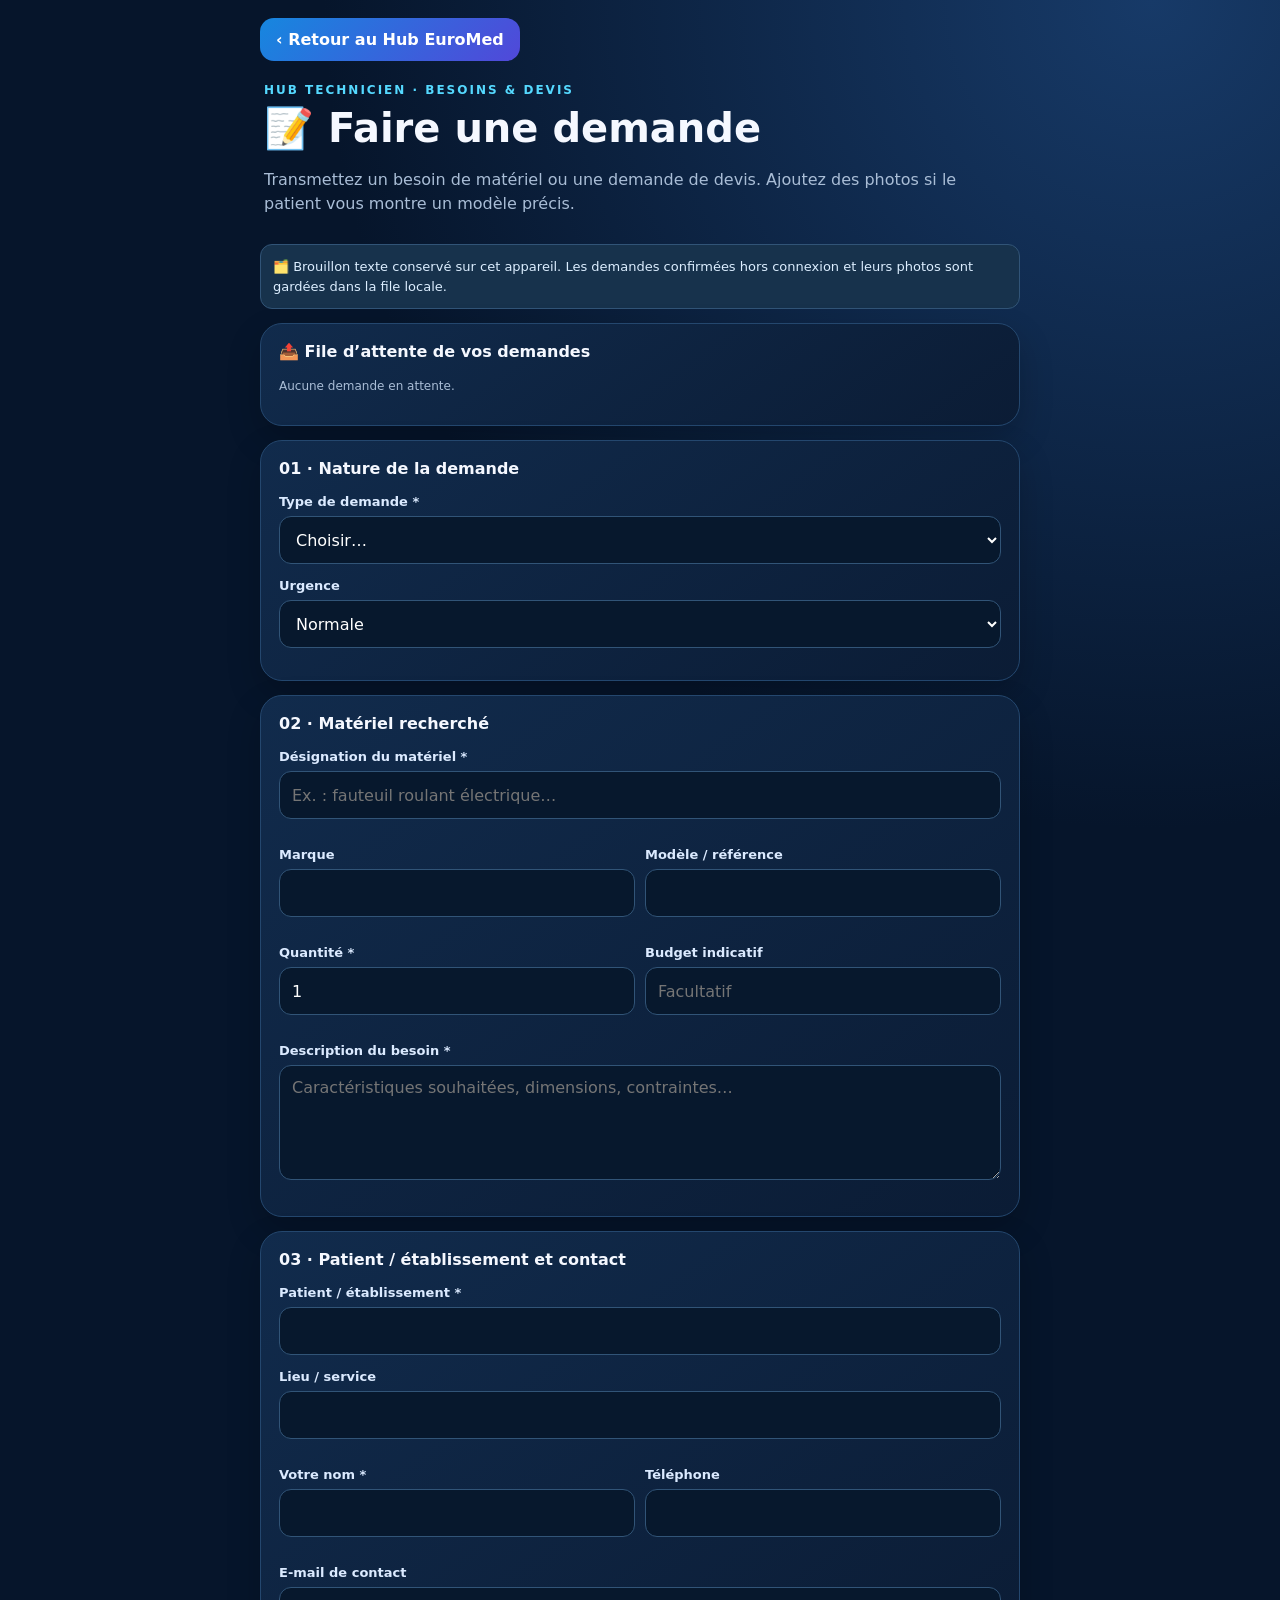
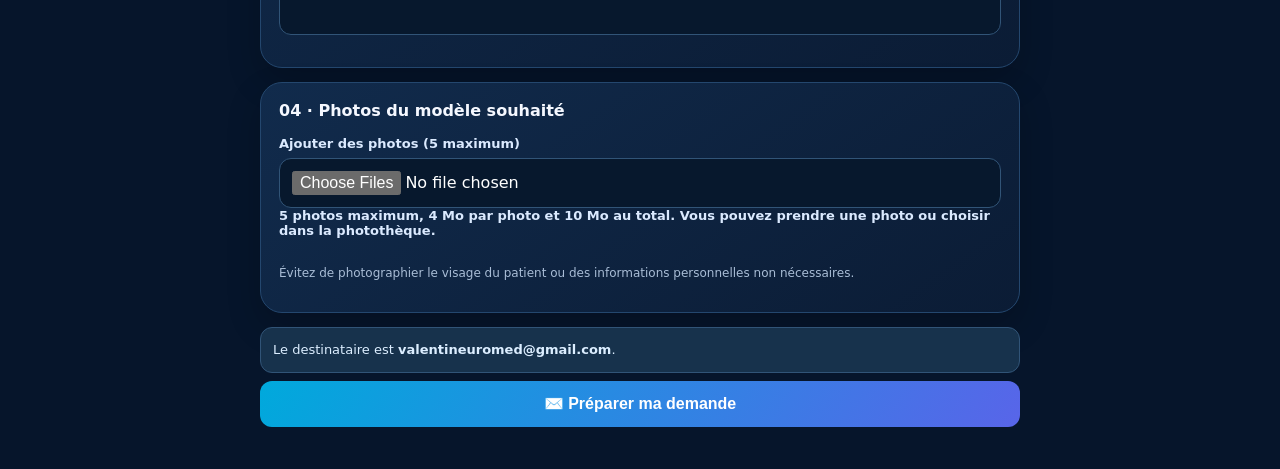
==== faire-demande.html @ 8e5086f9 "Ajouter l’outil Faire une demande avec photos et file locale" ====
<!doctype html><html lang="fr"><head><meta charset="utf-8"><meta name="viewport" content="width=device-width,initial-scale=1,viewport-fit=cover"><meta name="theme-color" content="#06152b"><title>EuroMed — Faire une demande</title><style>
:root{color-scheme:dark;--bg:#06152b;--line:#24476e;--muted:#a9bdd6}*{box-sizing:border-box}body{margin:0;padding:18px 14px 42px;background:radial-gradient(circle at 90% 0,#173a68 0,transparent 35%),var(--bg);font-family:system-ui,-apple-system,Segoe UI,sans-serif;color:#f5f8ff}.wrap{max-width:760px;margin:auto}.back{display:inline-flex;padding:12px 16px;border-radius:14px;background:linear-gradient(135deg,#1687df,#5148d9);color:white;text-decoration:none;font-weight:800}.hero{padding:22px 4px 12px}.eyebrow{color:#55d9ff;font-size:12px;font-weight:900;letter-spacing:2px}h1{font-size:clamp(28px,6vw,40px);margin:8px 0}p{color:var(--muted);line-height:1.5}.panel{background:linear-gradient(145deg,#112b4c,#0b1c35);border:1px solid var(--line);border-radius:22px;padding:18px;margin:14px 0;box-shadow:0 14px 34px #0003}.panel h2{font-size:16px;margin:0 0 16px}.field{display:block;margin:14px 0}.field>span{display:block;font-size:13px;font-weight:750;margin-bottom:7px;color:#dbeaff}input,select,textarea{width:100%;min-height:48px;padding:12px;border:1px solid #315477;border-radius:12px;background:#07182d;color:white;font:inherit}textarea{min-height:115px}.row{display:grid;grid-template-columns:1fr 1fr;gap:10px}.btn{border:0;border-radius:12px;padding:12px 14px;min-height:46px;background:#1c5c9e;color:white;font-weight:800;cursor:pointer}.btn.secondary{background:#263b56}.btn.submit{width:100%;background:linear-gradient(120deg,#00a9dc,#5865e9);font-size:16px;margin-top:8px}.notice{background:#17324c;border:1px solid #315477;color:#dceeff;padding:12px;border-radius:12px;font-size:13px;line-height:1.5}.hint{font-size:12px;color:var(--muted)}#photoPreview{display:grid;grid-template-columns:repeat(auto-fill,minmax(95px,1fr));gap:8px;margin-top:10px}#photoPreview img{width:100%;height:100px;object-fit:cover;border-radius:10px;border:1px solid var(--line)}#status{padding:12px;border-radius:12px;margin-top:12px;display:none;white-space:pre-wrap}#review{display:none}#review pre{white-space:pre-wrap;overflow-wrap:anywhere;background:#07182d;border:1px solid #315477;border-radius:12px;padding:14px;font:inherit}.preview-actions{display:flex;gap:10px}.preview-actions .btn{flex:1}.queue-item{border:1px solid #315477;border-radius:12px;padding:12px;margin:8px 0;background:#07182d}.queue-item p{font-size:12px}@media(max-width:520px){.row{grid-template-columns:1fr}.panel{padding:15px}.preview-actions{display:grid}}[hidden]{display:none!important}</style></head><body><div class="wrap">
<a class="back" href="https://hawaryou.github.io/HUB-euromed/">‹ Retour au Hub EuroMed</a><header class="hero"><div class="eyebrow">HUB TECHNICIEN · BESOINS & DEVIS</div><h1>📝 Faire une demande</h1><p>Transmettez un besoin de matériel ou une demande de devis. Ajoutez des photos si le patient vous montre un modèle précis.</p></header>
<div class="notice" id="draftNotice">🗂️ Brouillon texte conservé sur cet appareil. Les demandes confirmées hors connexion et leurs photos sont gardées dans la file locale.</div>
<section class="panel"><h2>📤 File d’attente de vos demandes</h2><p class="hint" id="queueSummary">Chargement…</p><div id="queueList"></div></section>
<form id="requestForm">
<section class="panel"><h2>01 · Nature de la demande</h2><label class="field"><span>Type de demande *</span><select id="kind" required><option value="">Choisir…</option><option>Demande de devis</option><option>Besoin de matériel</option><option>Demande d’information / conseil</option></select></label><label class="field"><span>Urgence</span><select id="urgency"><option>Normale</option><option>À traiter rapidement</option><option>Urgente</option></select></label></section>
<section class="panel"><h2>02 · Matériel recherché</h2><label class="field"><span>Désignation du matériel *</span><input id="equipment" required maxlength="180" placeholder="Ex. : fauteuil roulant électrique…"></label><div class="row"><label class="field"><span>Marque</span><input id="brand" maxlength="120"></label><label class="field"><span>Modèle / référence</span><input id="model" maxlength="120"></label></div><div class="row"><label class="field"><span>Quantité *</span><input id="quantity" type="number" min="1" max="999" value="1" required></label><label class="field"><span>Budget indicatif</span><input id="budget" maxlength="80" placeholder="Facultatif"></label></div><label class="field"><span>Description du besoin *</span><textarea id="details" required maxlength="4000" placeholder="Caractéristiques souhaitées, dimensions, contraintes…"></textarea></label></section>
<section class="panel"><h2>03 · Patient / établissement et contact</h2><label class="field"><span>Patient / établissement *</span><input id="customer" required maxlength="180"></label><label class="field"><span>Lieu / service</span><input id="location" maxlength="180"></label><div class="row"><label class="field"><span>Votre nom *</span><input id="requester" required maxlength="120" autocomplete="name"></label><label class="field"><span>Téléphone</span><input id="phone" type="tel" maxlength="40"></label></div><label class="field"><span>E-mail de contact</span><input id="contactEmail" type="email" maxlength="180"></label></section>
<section class="panel"><h2>04 · Photos du modèle souhaité</h2><label class="field"><span>Ajouter des photos (5 maximum)</span><input id="photos" type="file" accept="image/*" capture="environment" multiple><span class="hint">5 photos maximum, 4 Mo par photo et 10 Mo au total. Vous pouvez prendre une photo ou choisir dans la photothèque.</span></label><div id="photoPreview"></div><p class="hint">Évitez de photographier le visage du patient ou des informations personnelles non nécessaires.</p></section>
<div class="notice">Le destinataire est <strong>valentineuromed@gmail.com</strong>.</div><button class="btn submit" type="button" id="prepare">✉️ Préparer ma demande</button><div id="status" role="status" aria-live="polite"></div>
<section class="panel" id="review"><h2>Vérifier la demande avant envoi</h2><p class="hint">Destinataire : <strong>valentineuromed@gmail.com</strong></p><pre id="reviewText"></pre><p class="hint" id="reviewPhotos"></p><div class="preview-actions"><button class="btn secondary" type="button" id="edit">← Modifier</button><button class="btn submit" type="button" id="confirm">✉️ Confirmer et transmettre</button></div></section></form></div>
<script>
const $=id=>document.getElementById(id),ENDPOINT='A_REMPLACER_PAR_URL_APPS_SCRIPT_DEDIEE',DB='euromed-faire-demande-db',STORE='outbox',DRAFT='euromed-faire-demande-draft-v1';let pending=null,sending=false,urls=[];
function msg(t,k='info'){const e=$('status');e.style.display='block';e.style.background=k==='error'?'#4b2028':k==='ok'?'#173b2b':'#17324c';e.textContent=t}
function db(){return new Promise((ok,no)=>{const r=indexedDB.open(DB,1);r.onupgradeneeded=()=>r.result.createObjectStore(STORE,{keyPath:'id'});r.onsuccess=()=>ok(r.result);r.onerror=()=>no(r.error)})}
async function store(item,remove=false){const d=await db();return new Promise((ok,no)=>{const t=d.transaction(STORE,'readwrite'),s=t.objectStore(STORE);remove?s.delete(item):s.put(item);t.oncomplete=()=>{d.close();ok()};t.onerror=()=>{d.close();no(t.error)}})}
async function all(){const d=await db();return new Promise((ok,no)=>{const t=d.transaction(STORE),r=t.objectStore(STORE).getAll();r.onsuccess=()=>{d.close();ok(r.result||[])};r.onerror=()=>no(r.error)})}
const base64=f=>new Promise((ok,no)=>{const r=new FileReader();r.onload=()=>ok({nom:f.name,type:f.type,base64:String(r.result).split(',')[1]});r.onerror=()=>no(r.error);r.readAsDataURL(f)});
function fields(){return {typeDemande:$('kind').value,urgence:$('urgency').value,materiel:$('equipment').value.trim(),marque:$('brand').value.trim(),modele:$('model').value.trim(),quantite:$('quantity').value,budget:$('budget').value.trim(),description:$('details').value.trim(),patientEtablissement:$('customer').value.trim(),lieu:$('location').value.trim(),demandeur:$('requester').value.trim(),telephone:$('phone').value.trim(),emailContact:$('contactEmail').value.trim(),dateDemande:new Date().toLocaleString('fr-FR'),destinataire:'valentineuromed@gmail.com'}}
function text(d){return 'À : valentineuromed@gmail.com\nObjet : '+d.typeDemande+' — '+d.materiel+'\n\nType : '+d.typeDemande+'\nUrgence : '+d.urgence+'\nMatériel : '+d.materiel+'\nMarque : '+(d.marque||'Non précisée')+'\nModèle : '+(d.modele||'Non précisé')+'\nQuantité : '+d.quantite+'\nBudget : '+(d.budget||'Non précisé')+'\n\nDescription :\n'+d.description+'\n\nPatient / établissement : '+d.patientEtablissement+'\nLieu : '+(d.lieu||'Non précisé')+'\nDemandeur : '+d.demandeur+'\nTéléphone : '+(d.telephone||'Non renseigné')+'\nE-mail : '+(d.emailContact||'Non renseigné')+'\nDate : '+d.dateDemande+'\nPhotos : '+(d.photos.map(p=>p.nom).join(', ')||'Aucune')}
function draft(){const x={};['kind','urgency','equipment','brand','model','quantity','budget','details','customer','location','requester','phone','contactEmail'].forEach(k=>x[k]=$(k).value);try{localStorage.setItem(DRAFT,JSON.stringify(x))}catch(e){}}
try{const x=JSON.parse(localStorage.getItem(DRAFT)||'null');if(x)Object.keys(x).forEach(k=>{if($(k))$(k).value=x[k]})}catch(e){}
$('requestForm').addEventListener('input',draft);$('requestForm').addEventListener('change',draft);
$('photos').onchange=()=>{urls.forEach(URL.revokeObjectURL);urls=[];$('photoPreview').innerHTML='';[...$('photos').files].forEach(f=>{const u=URL.createObjectURL(f);urls.push(u);const im=document.createElement('img');im.src=u;im.alt='Aperçu '+f.name;$('photoPreview').append(im)})};
$('prepare').onclick=async()=>{try{if(!$('requestForm').reportValidity())return;const fs=[...$('photos').files],size=fs.reduce((n,f)=>n+f.size,0);if(fs.length>5||fs.some(f=>!f.type.startsWith('image/')||f.size>4*1048576)||size>10*1048576)throw Error('5 photos maximum, 4 Mo par photo et 10 Mo au total.');$('prepare').disabled=true;msg('Préparation de votre demande…');pending=fields();pending.photos=await Promise.all(fs.map(base64));$('reviewText').textContent=text(pending);$('reviewPhotos').textContent=fs.length+' photo(s) · '+(size/1048576).toFixed(2)+' Mo';$('review').style.display='block';$('review').scrollIntoView({behavior:'smooth'});$('status').style.display='none'}catch(e){msg(e.message,'error')}finally{$('prepare').disabled=false}};
$('edit').onclick=()=>$('review').style.display='none';
async function send(item){if(!navigator.onLine){msg('📴 Hors connexion : demande conservée avec ses photos dans la file locale.');return}if(!ENDPOINT.startsWith('https://script.google.com/macros/s/')){msg('Le service d’envoi indépendant reste à raccorder après le déploiement de son Apps Script. La demande est conservée localement.','error');return}if(sending)return;sending=true;item.state='sending';await store(item);refresh();try{await fetch(ENDPOINT,{method:'POST',mode:'no-cors',headers:{'Content-Type':'text/plain;charset=utf-8'},body:JSON.stringify(item.payload)});item.state='sent-unconfirmed';await store(item);msg('Requête transmise. Vérifiez la réception du courriel avant de retirer cette demande de la file.','ok')}catch(e){item.state='pending';await store(item);msg('Échec réseau : demande et photos conservées dans la file locale.','error')}finally{sending=false;refresh()}}
$('confirm').onclick=async()=>{if(!pending||sending)return;const item={id:crypto.randomUUID?crypto.randomUUID():'demande-'+Date.now(),createdAt:new Date().toISOString(),state:'pending',payload:pending};try{await store(item);$('review').style.display='none';$('requestForm').reset();$('photoPreview').innerHTML='';urls.forEach(URL.revokeObjectURL);urls=[];pending=null;localStorage.removeItem(DRAFT);await refresh();if(navigator.onLine)await send(item);else msg('📴 Demande enregistrée hors connexion avec ses photos. Elle est conservée dans la file locale.','ok')}catch(e){msg('Impossible de conserver la demande localement. Ne ferme pas la page.','error')}};
async function refresh(){try{const xs=await all();$('queueSummary').textContent=xs.length?xs.length+' demande(s) conservée(s). Les envois transmis restent à vérifier.':'Aucune demande en attente.';$('queueList').innerHTML='';xs.forEach(x=>{const row=document.createElement('div');row.className='queue-item';const b=document.createElement('b');b.textContent=(x.payload.typeDemande||'Demande')+' — '+(x.payload.materiel||'Matériel');const p=document.createElement('p');p.textContent=(x.state==='sent-unconfirmed'?'Transmise — réception à vérifier':'En attente / à transmettre')+' · '+new Date(x.createdAt).toLocaleString('fr-FR')+' · '+(x.payload.photos||[]).length+' photo(s)';row.append(b,p);const btn=document.createElement('button');btn.className='btn '+(x.state==='sent-unconfirmed'?'secondary':'');btn.textContent=x.state==='sent-unconfirmed'?'✓ Réception vérifiée — retirer':'↻ Réessayer l’envoi';btn.onclick=async()=>{if(x.state==='sent-unconfirmed'){if(confirm('As-tu vérifié la réception du courriel ?')){await store(x.id,true);refresh()}}else send(x)};row.append(btn);$('queueList').append(row)})}catch(e){$('queueSummary').textContent='Stockage local indisponible dans ce navigateur.'}}
addEventListener('online',()=>{$('draftNotice').textContent='🌐 Connexion retrouvée. Relancez manuellement les demandes en attente.';refresh()});addEventListener('offline',()=>{$('draftNotice').textContent='📴 Hors connexion : les demandes confirmées restent conservées localement.'});refresh();
</script></body></html>
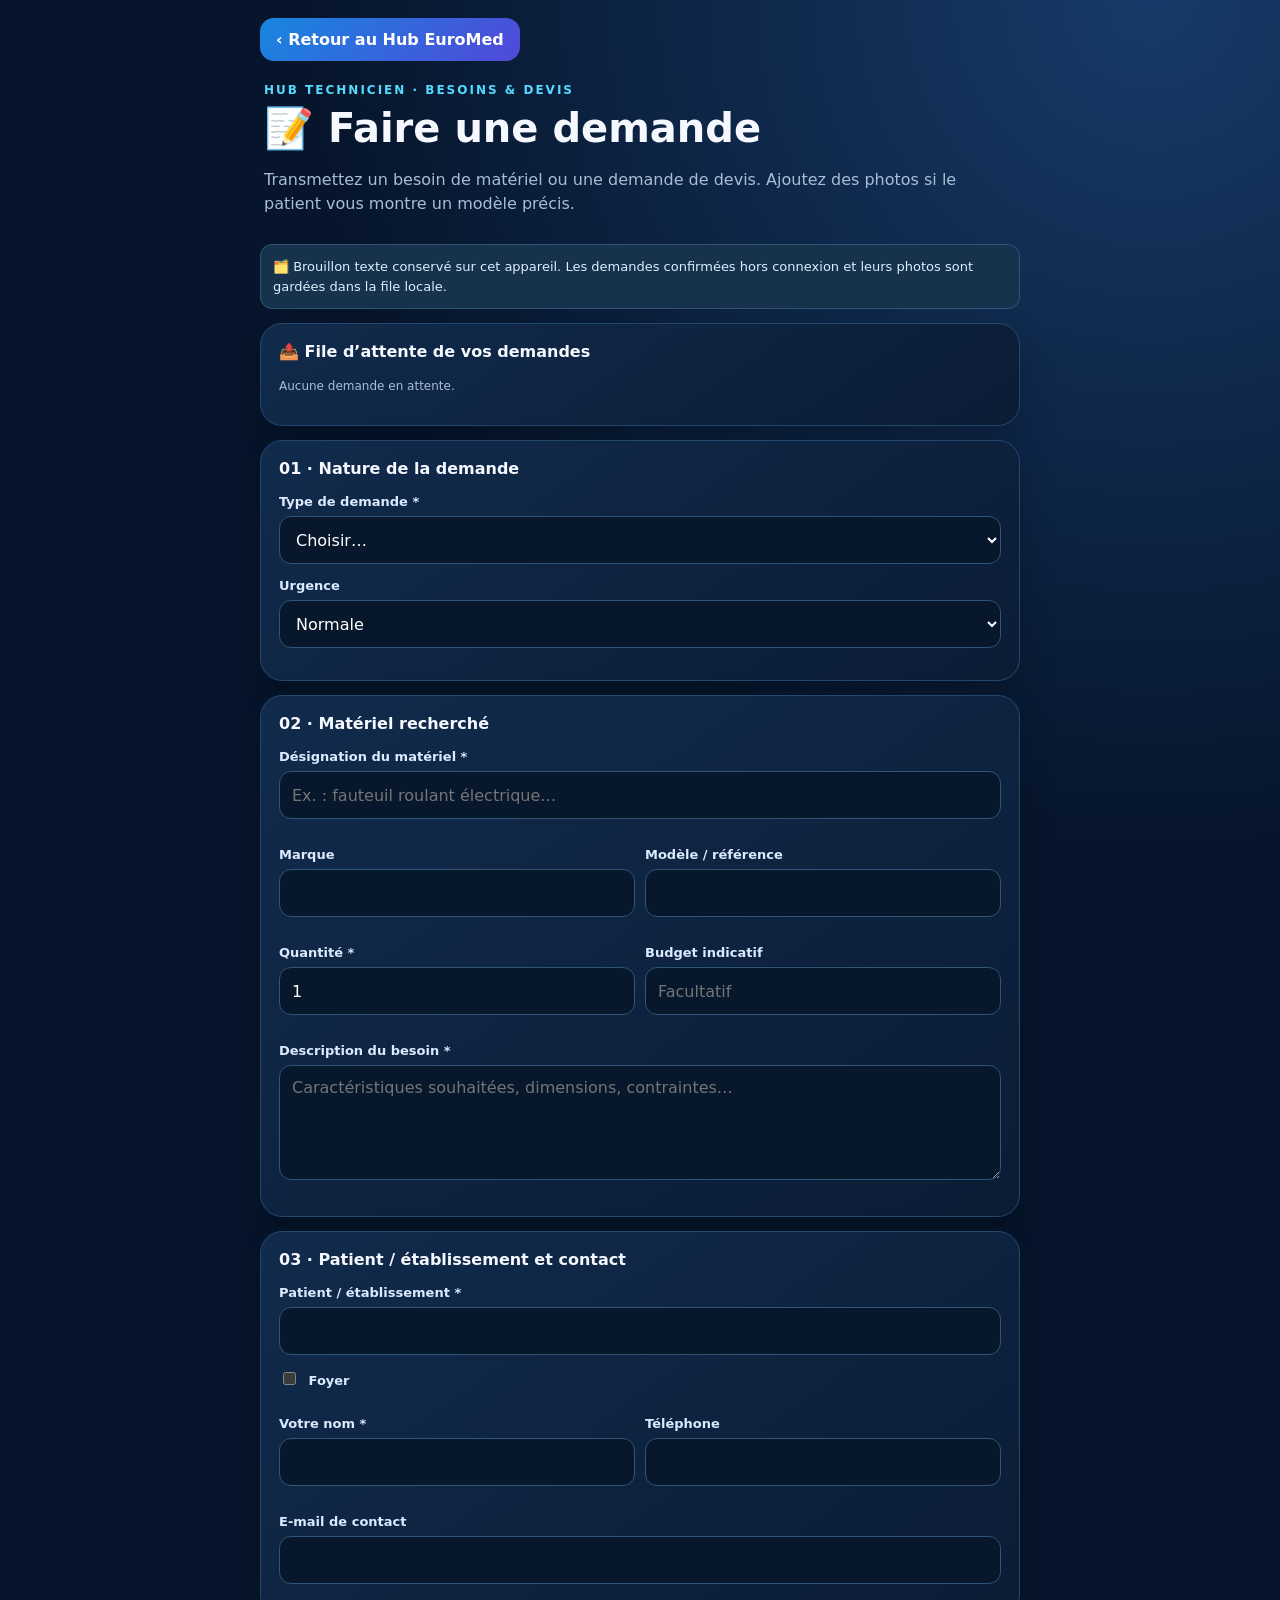
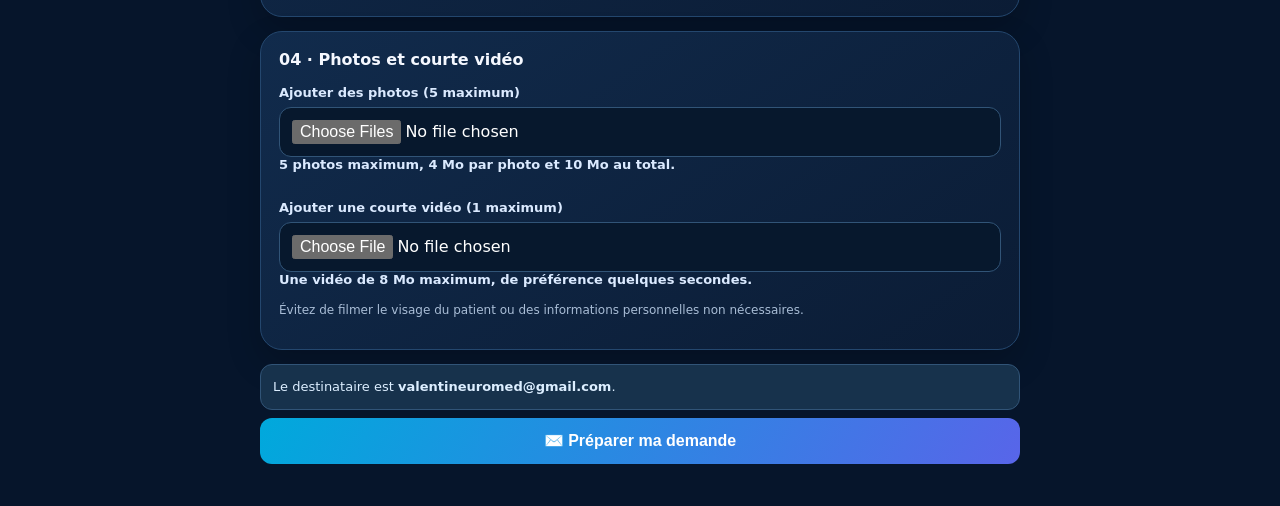
==== commit aeba3f39: "Ajout vidéo et champ conditionnel Foyer au formulaire" ====
--- a/faire-demande.html
+++ b/faire-demande.html
@@ -6,27 +6,27 @@
 <form id="requestForm">
 <section class="panel"><h2>01 · Nature de la demande</h2><label class="field"><span>Type de demande *</span><select id="kind" required><option value="">Choisir…</option><option>Demande de devis</option><option>Besoin de matériel</option><option>Demande d’information / conseil</option></select></label><label class="field"><span>Urgence</span><select id="urgency"><option>Normale</option><option>À traiter rapidement</option><option>Urgente</option></select></label></section>
 <section class="panel"><h2>02 · Matériel recherché</h2><label class="field"><span>Désignation du matériel *</span><input id="equipment" required maxlength="180" placeholder="Ex. : fauteuil roulant électrique…"></label><div class="row"><label class="field"><span>Marque</span><input id="brand" maxlength="120"></label><label class="field"><span>Modèle / référence</span><input id="model" maxlength="120"></label></div><div class="row"><label class="field"><span>Quantité *</span><input id="quantity" type="number" min="1" max="999" value="1" required></label><label class="field"><span>Budget indicatif</span><input id="budget" maxlength="80" placeholder="Facultatif"></label></div><label class="field"><span>Description du besoin *</span><textarea id="details" required maxlength="4000" placeholder="Caractéristiques souhaitées, dimensions, contraintes…"></textarea></label></section>
-<section class="panel"><h2>03 · Patient / établissement et contact</h2><label class="field"><span>Patient / établissement *</span><input id="customer" required maxlength="180"></label><label class="field"><span>Lieu / service</span><input id="location" maxlength="180"></label><div class="row"><label class="field"><span>Votre nom *</span><input id="requester" required maxlength="120" autocomplete="name"></label><label class="field"><span>Téléphone</span><input id="phone" type="tel" maxlength="40"></label></div><label class="field"><span>E-mail de contact</span><input id="contactEmail" type="email" maxlength="180"></label></section>
-<section class="panel"><h2>04 · Photos du modèle souhaité</h2><label class="field"><span>Ajouter des photos (5 maximum)</span><input id="photos" type="file" accept="image/*" capture="environment" multiple><span class="hint">5 photos maximum, 4 Mo par photo et 10 Mo au total. Vous pouvez prendre une photo ou choisir dans la photothèque.</span></label><div id="photoPreview"></div><p class="hint">Évitez de photographier le visage du patient ou des informations personnelles non nécessaires.</p></section>
+<section class="panel"><h2>03 · Patient / établissement et contact</h2><label class="field"><span>Patient / établissement *</span><input id="customer" required maxlength="180"></label><label class="field"><span><input id="isFoyer" type="checkbox" style="width:auto;min-height:0;margin-right:8px"> Foyer</span></label><label class="field" id="locationField" hidden><span>Lieu / service</span><input id="location" maxlength="180" placeholder="Ex. : unité protégée, chambre, service…"></label><div class="row"><label class="field"><span>Votre nom *</span><input id="requester" required maxlength="120" autocomplete="name"></label><label class="field"><span>Téléphone</span><input id="phone" type="tel" maxlength="40"></label></div><label class="field"><span>E-mail de contact</span><input id="contactEmail" type="email" maxlength="180"></label></section>
+<section class="panel"><h2>04 · Photos et courte vidéo</h2><label class="field"><span>Ajouter des photos (5 maximum)</span><input id="photos" type="file" accept="image/*" capture="environment" multiple><span class="hint">5 photos maximum, 4 Mo par photo et 10 Mo au total.</span></label><div id="photoPreview"></div><label class="field"><span>Ajouter une courte vidéo (1 maximum)</span><input id="videos" type="file" accept="video/*" capture="environment"><span class="hint">Une vidéo de 8 Mo maximum, de préférence quelques secondes.</span></label><div id="videoPreview"></div><p class="hint">Évitez de filmer le visage du patient ou des informations personnelles non nécessaires.</p></section>
 <div class="notice">Le destinataire est <strong>valentineuromed@gmail.com</strong>.</div><button class="btn submit" type="button" id="prepare">✉️ Préparer ma demande</button><div id="status" role="status" aria-live="polite"></div>
 <section class="panel" id="review"><h2>Vérifier la demande avant envoi</h2><p class="hint">Destinataire : <strong>valentineuromed@gmail.com</strong></p><pre id="reviewText"></pre><p class="hint" id="reviewPhotos"></p><div class="preview-actions"><button class="btn secondary" type="button" id="edit">← Modifier</button><button class="btn submit" type="button" id="confirm">✉️ Confirmer et transmettre</button></div></section></form></div>
 <script>
-const $=id=>document.getElementById(id),ENDPOINT='A_REMPLACER_PAR_URL_APPS_SCRIPT_DEDIEE',DB='euromed-faire-demande-db',STORE='outbox',DRAFT='euromed-faire-demande-draft-v1';let pending=null,sending=false,urls=[];
+const $=id=>document.getElementById(id),ENDPOINT='https://script.google.com/macros/s/AKfycbyWb7st1v9JtApUPZ06NjAq8G73xrLNzjZEQQf-9nW8bOhDaNiayeJiMwm62V8cbS9U/exec',DB='euromed-faire-demande-db',STORE='outbox',DRAFT='euromed-faire-demande-draft-v1';let pending=null,sending=false,urls=[];
 function msg(t,k='info'){const e=$('status');e.style.display='block';e.style.background=k==='error'?'#4b2028':k==='ok'?'#173b2b':'#17324c';e.textContent=t}
 function db(){return new Promise((ok,no)=>{const r=indexedDB.open(DB,1);r.onupgradeneeded=()=>r.result.createObjectStore(STORE,{keyPath:'id'});r.onsuccess=()=>ok(r.result);r.onerror=()=>no(r.error)})}
 async function store(item,remove=false){const d=await db();return new Promise((ok,no)=>{const t=d.transaction(STORE,'readwrite'),s=t.objectStore(STORE);remove?s.delete(item):s.put(item);t.oncomplete=()=>{d.close();ok()};t.onerror=()=>{d.close();no(t.error)}})}
 async function all(){const d=await db();return new Promise((ok,no)=>{const t=d.transaction(STORE),r=t.objectStore(STORE).getAll();r.onsuccess=()=>{d.close();ok(r.result||[])};r.onerror=()=>no(r.error)})}
 const base64=f=>new Promise((ok,no)=>{const r=new FileReader();r.onload=()=>ok({nom:f.name,type:f.type,base64:String(r.result).split(',')[1]});r.onerror=()=>no(r.error);r.readAsDataURL(f)});
-function fields(){return {typeDemande:$('kind').value,urgence:$('urgency').value,materiel:$('equipment').value.trim(),marque:$('brand').value.trim(),modele:$('model').value.trim(),quantite:$('quantity').value,budget:$('budget').value.trim(),description:$('details').value.trim(),patientEtablissement:$('customer').value.trim(),lieu:$('location').value.trim(),demandeur:$('requester').value.trim(),telephone:$('phone').value.trim(),emailContact:$('contactEmail').value.trim(),dateDemande:new Date().toLocaleString('fr-FR'),destinataire:'valentineuromed@gmail.com'}}
-function text(d){return 'À : valentineuromed@gmail.com\nObjet : '+d.typeDemande+' — '+d.materiel+'\n\nType : '+d.typeDemande+'\nUrgence : '+d.urgence+'\nMatériel : '+d.materiel+'\nMarque : '+(d.marque||'Non précisée')+'\nModèle : '+(d.modele||'Non précisé')+'\nQuantité : '+d.quantite+'\nBudget : '+(d.budget||'Non précisé')+'\n\nDescription :\n'+d.description+'\n\nPatient / établissement : '+d.patientEtablissement+'\nLieu : '+(d.lieu||'Non précisé')+'\nDemandeur : '+d.demandeur+'\nTéléphone : '+(d.telephone||'Non renseigné')+'\nE-mail : '+(d.emailContact||'Non renseigné')+'\nDate : '+d.dateDemande+'\nPhotos : '+(d.photos.map(p=>p.nom).join(', ')||'Aucune')}
+function fields(){return {typeDemande:$('kind').value,urgence:$('urgency').value,materiel:$('equipment').value.trim(),marque:$('brand').value.trim(),modele:$('model').value.trim(),quantite:$('quantity').value,budget:$('budget').value.trim(),description:$('details').value.trim(),patientEtablissement:$('customer').value.trim(),foyer:$('isFoyer').checked,lieu:$('isFoyer').checked?$('location').value.trim():'',demandeur:$('requester').value.trim(),telephone:$('phone').value.trim(),emailContact:$('contactEmail').value.trim(),dateDemande:new Date().toLocaleString('fr-FR'),destinataire:'valentineuromed@gmail.com'}}
+function text(d){return 'À : valentineuromed@gmail.com\nObjet : '+d.typeDemande+' — '+d.materiel+'\n\nType : '+d.typeDemande+'\nUrgence : '+d.urgence+'\nMatériel : '+d.materiel+'\nMarque : '+(d.marque||'Non précisée')+'\nModèle : '+(d.modele||'Non précisé')+'\nQuantité : '+d.quantite+'\nBudget : '+(d.budget||'Non précisé')+'\n\nDescription :\n'+d.description+'\n\nPatient / établissement : '+d.patientEtablissement+'\nFoyer : '+(d.foyer?'Oui':'Non')+'\nLieu / service : '+(d.foyer?(d.lieu||'Non précisé'):'Non concerné')+'\nDemandeur : '+d.demandeur+'\nTéléphone : '+(d.telephone||'Non renseigné')+'\nE-mail : '+(d.emailContact||'Non renseigné')+'\nDate : '+d.dateDemande+'\nPhotos : '+(d.photos.map(p=>p.nom).join(', ')||'Aucune')+'\nVidéo : '+(d.videos.map(v=>v.nom).join(', ')||'Aucune')}
 function draft(){const x={};['kind','urgency','equipment','brand','model','quantity','budget','details','customer','location','requester','phone','contactEmail'].forEach(k=>x[k]=$(k).value);try{localStorage.setItem(DRAFT,JSON.stringify(x))}catch(e){}}
 try{const x=JSON.parse(localStorage.getItem(DRAFT)||'null');if(x)Object.keys(x).forEach(k=>{if($(k))$(k).value=x[k]})}catch(e){}
 $('requestForm').addEventListener('input',draft);$('requestForm').addEventListener('change',draft);
-$('photos').onchange=()=>{urls.forEach(URL.revokeObjectURL);urls=[];$('photoPreview').innerHTML='';[...$('photos').files].forEach(f=>{const u=URL.createObjectURL(f);urls.push(u);const im=document.createElement('img');im.src=u;im.alt='Aperçu '+f.name;$('photoPreview').append(im)})};
-$('prepare').onclick=async()=>{try{if(!$('requestForm').reportValidity())return;const fs=[...$('photos').files],size=fs.reduce((n,f)=>n+f.size,0);if(fs.length>5||fs.some(f=>!f.type.startsWith('image/')||f.size>4*1048576)||size>10*1048576)throw Error('5 photos maximum, 4 Mo par photo et 10 Mo au total.');$('prepare').disabled=true;msg('Préparation de votre demande…');pending=fields();pending.photos=await Promise.all(fs.map(base64));$('reviewText').textContent=text(pending);$('reviewPhotos').textContent=fs.length+' photo(s) · '+(size/1048576).toFixed(2)+' Mo';$('review').style.display='block';$('review').scrollIntoView({behavior:'smooth'});$('status').style.display='none'}catch(e){msg(e.message,'error')}finally{$('prepare').disabled=false}};
+$('isFoyer').onchange=()=>{$('locationField').hidden=!$('isFoyer').checked;if(!$('isFoyer').checked)$('location').value='';draft()};$('locationField').hidden=!$('isFoyer').checked;$('photos').onchange=()=>{urls.forEach(URL.revokeObjectURL);urls=[];$('photoPreview').innerHTML='';[...$('photos').files].forEach(f=>{const u=URL.createObjectURL(f);urls.push(u);const im=document.createElement('img');im.src=u;im.alt='Aperçu '+f.name;$('photoPreview').append(im)})};$('videos').onchange=()=>{$('videoPreview').innerHTML='';const f=$('videos').files[0];if(f){const v=document.createElement('video');v.controls=true;v.playsInline=true;v.src=URL.createObjectURL(f);v.style.width='100%';v.style.maxHeight='220px';v.style.borderRadius='12px';$('videoPreview').append(v)}};
+$('prepare').onclick=async()=>{try{if(!$('requestForm').reportValidity())return;const fs=[...$('photos').files],vs=[...$('videos').files],size=fs.reduce((n,f)=>n+f.size,0),videoSize=vs.reduce((n,f)=>n+f.size,0);if(fs.length>5||fs.some(f=>!f.type.startsWith('image/')||f.size>4*1048576)||size>10*1048576)throw Error('5 photos maximum, 4 Mo par photo et 10 Mo au total.');if(vs.length>1||vs.some(f=>!f.type.startsWith('video/')||f.size>8*1048576))throw Error('Une seule vidéo de 8 Mo maximum est autorisée.');if(size+videoSize>18*1048576)throw Error('Le total des pièces jointes ne doit pas dépasser 18 Mo.');$('prepare').disabled=true;msg('Préparation de votre demande…');pending=fields();pending.photos=await Promise.all(fs.map(base64));pending.videos=await Promise.all(vs.map(base64));$('reviewText').textContent=text(pending);$('reviewPhotos').textContent=fs.length+' photo(s) · '+(size/1048576).toFixed(2)+' Mo · '+vs.length+' vidéo(s) · '+(videoSize/1048576).toFixed(2)+' Mo';$('review').style.display='block';$('review').scrollIntoView({behavior:'smooth'});$('status').style.display='none'}catch(e){msg(e.message,'error')}finally{$('prepare').disabled=false}};
 $('edit').onclick=()=>$('review').style.display='none';
-async function send(item){if(!navigator.onLine){msg('📴 Hors connexion : demande conservée avec ses photos dans la file locale.');return}if(!ENDPOINT.startsWith('https://script.google.com/macros/s/')){msg('Le service d’envoi indépendant reste à raccorder après le déploiement de son Apps Script. La demande est conservée localement.','error');return}if(sending)return;sending=true;item.state='sending';await store(item);refresh();try{await fetch(ENDPOINT,{method:'POST',mode:'no-cors',headers:{'Content-Type':'text/plain;charset=utf-8'},body:JSON.stringify(item.payload)});item.state='sent-unconfirmed';await store(item);msg('Requête transmise. Vérifiez la réception du courriel avant de retirer cette demande de la file.','ok')}catch(e){item.state='pending';await store(item);msg('Échec réseau : demande et photos conservées dans la file locale.','error')}finally{sending=false;refresh()}}
-$('confirm').onclick=async()=>{if(!pending||sending)return;const item={id:crypto.randomUUID?crypto.randomUUID():'demande-'+Date.now(),createdAt:new Date().toISOString(),state:'pending',payload:pending};try{await store(item);$('review').style.display='none';$('requestForm').reset();$('photoPreview').innerHTML='';urls.forEach(URL.revokeObjectURL);urls=[];pending=null;localStorage.removeItem(DRAFT);await refresh();if(navigator.onLine)await send(item);else msg('📴 Demande enregistrée hors connexion avec ses photos. Elle est conservée dans la file locale.','ok')}catch(e){msg('Impossible de conserver la demande localement. Ne ferme pas la page.','error')}};
-async function refresh(){try{const xs=await all();$('queueSummary').textContent=xs.length?xs.length+' demande(s) conservée(s). Les envois transmis restent à vérifier.':'Aucune demande en attente.';$('queueList').innerHTML='';xs.forEach(x=>{const row=document.createElement('div');row.className='queue-item';const b=document.createElement('b');b.textContent=(x.payload.typeDemande||'Demande')+' — '+(x.payload.materiel||'Matériel');const p=document.createElement('p');p.textContent=(x.state==='sent-unconfirmed'?'Transmise — réception à vérifier':'En attente / à transmettre')+' · '+new Date(x.createdAt).toLocaleString('fr-FR')+' · '+(x.payload.photos||[]).length+' photo(s)';row.append(b,p);const btn=document.createElement('button');btn.className='btn '+(x.state==='sent-unconfirmed'?'secondary':'');btn.textContent=x.state==='sent-unconfirmed'?'✓ Réception vérifiée — retirer':'↻ Réessayer l’envoi';btn.onclick=async()=>{if(x.state==='sent-unconfirmed'){if(confirm('As-tu vérifié la réception du courriel ?')){await store(x.id,true);refresh()}}else send(x)};row.append(btn);$('queueList').append(row)})}catch(e){$('queueSummary').textContent='Stockage local indisponible dans ce navigateur.'}}
-addEventListener('online',()=>{$('draftNotice').textContent='🌐 Connexion retrouvée. Relancez manuellement les demandes en attente.';refresh()});addEventListener('offline',()=>{$('draftNotice').textContent='📴 Hors connexion : les demandes confirmées restent conservées localement.'});refresh();
+async function send(item){if(!navigator.onLine){msg('📴 Hors connexion : demande conservée avec ses photos dans la file locale.');return}if(!ENDPOINT.startsWith('https://script.google.com/macros/s/')){msg('Le service d’envoi indépendant reste à raccorder après le déploiement de son Apps Script. La demande est conservée localement.','error');return}if(sending)return;sending=true;item.state='sending';await store(item);refresh();try{await fetch(ENDPOINT,{method:'POST',mode:'no-cors',headers:{'Content-Type':'text/plain;charset=utf-8'},body:JSON.stringify(item.payload)});item.state='sent-unconfirmed';await store(item);msg('Tentative d’envoi effectuée. Le navigateur ne peut pas confirmer que le courriel a été envoyé. Vérifiez la boîte de réception et les courriers indésirables. La demande et ses photos restent conservées dans la file.','ok')}catch(e){item.state='pending';await store(item);msg('Échec réseau : demande et photos conservées dans la file locale.','error')}finally{sending=false;refresh()}}
+$('confirm').onclick=async()=>{if(!pending||sending)return;const item={id:crypto.randomUUID?crypto.randomUUID():'demande-'+Date.now(),createdAt:new Date().toISOString(),state:'pending',payload:pending};try{await store(item);$('review').style.display='none';pending=null;draft();await refresh();if(navigator.onLine)await send(item);else msg('📴 Demande enregistrée hors connexion avec ses photos. Elle est conservée dans la file locale.','ok')}catch(e){msg('Impossible de conserver la demande localement. Ne ferme pas la page.','error')}};
+async function refresh(){try{const xs=await all();$('queueSummary').textContent=xs.length?xs.length+' demande(s) conservée(s). Les envois transmis restent à vérifier.':'Aucune demande en attente.';$('queueList').innerHTML='';xs.forEach(x=>{const row=document.createElement('div');row.className='queue-item';const b=document.createElement('b');b.textContent=(x.payload.typeDemande||'Demande')+' — '+(x.payload.materiel||'Matériel');const p=document.createElement('p');p.textContent=(x.state==='sent-unconfirmed'?'Transmise — réception à vérifier':'En attente / à transmettre')+' · '+new Date(x.createdAt).toLocaleString('fr-FR')+' · '+(x.payload.photos||[]).length+' photo(s) · '+(x.payload.videos||[]).length+' vidéo(s)';row.append(b,p);const btn=document.createElement('button');btn.className='btn '+(x.state==='sent-unconfirmed'?'secondary':'');btn.textContent=x.state==='sent-unconfirmed'?'✓ Réception vérifiée — retirer':'↻ Réessayer l’envoi';btn.onclick=async()=>{if(x.state==='sent-unconfirmed'){if(confirm('As-tu vérifié la réception du courriel ?')){await store(x.id,true);refresh()}}else send(x)};row.append(btn);$('queueList').append(row)})}catch(e){$('queueSummary').textContent='Stockage local indisponible dans ce navigateur.'}}
+addEventListener('online',()=>{$('draftNotice').textContent='🌐 Connexion retrouvée. Vos demandes et le formulaire restent conservés. Vous pouvez réessayer depuis la file d’attente.';refresh()});addEventListener('offline',()=>{$('draftNotice').textContent='📴 Hors connexion : les demandes confirmées restent conservées localement.'});refresh();
 </script></body></html>
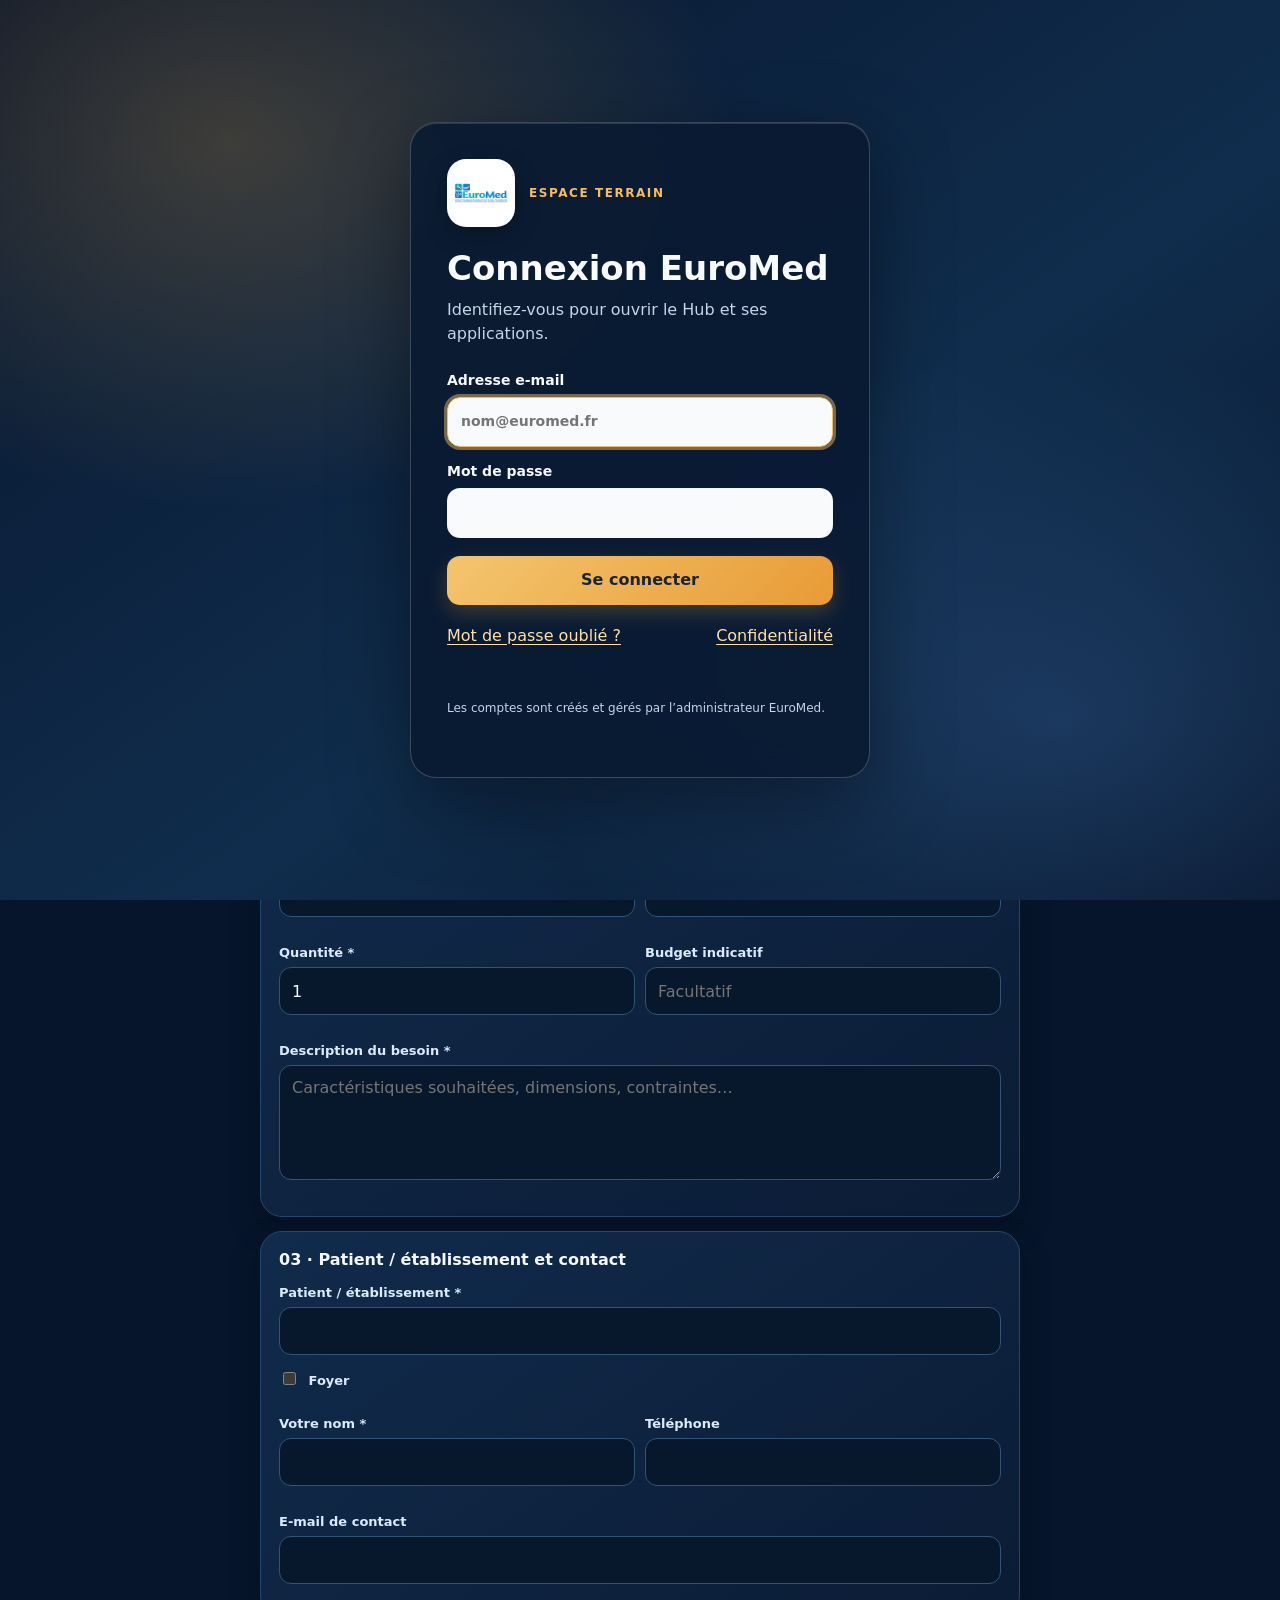
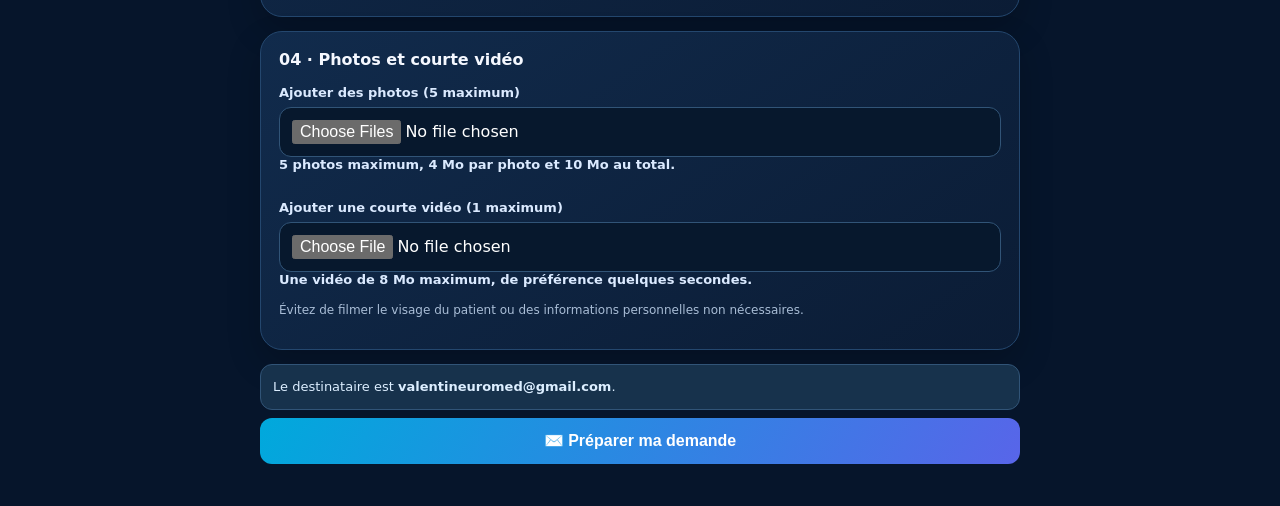
==== commit 4580c456: "Require approved account for Hub email forms" ====
--- a/faire-demande.html
+++ b/faire-demande.html
@@ -1,5 +1,6 @@
 <!doctype html><html lang="fr"><head><meta charset="utf-8"><meta name="viewport" content="width=device-width,initial-scale=1,viewport-fit=cover"><meta name="theme-color" content="#06152b"><title>EuroMed — Faire une demande</title><style>
-:root{color-scheme:dark;--bg:#06152b;--line:#24476e;--muted:#a9bdd6}*{box-sizing:border-box}body{margin:0;padding:18px 14px 42px;background:radial-gradient(circle at 90% 0,#173a68 0,transparent 35%),var(--bg);font-family:system-ui,-apple-system,Segoe UI,sans-serif;color:#f5f8ff}.wrap{max-width:760px;margin:auto}.back{display:inline-flex;padding:12px 16px;border-radius:14px;background:linear-gradient(135deg,#1687df,#5148d9);color:white;text-decoration:none;font-weight:800}.hero{padding:22px 4px 12px}.eyebrow{color:#55d9ff;font-size:12px;font-weight:900;letter-spacing:2px}h1{font-size:clamp(28px,6vw,40px);margin:8px 0}p{color:var(--muted);line-height:1.5}.panel{background:linear-gradient(145deg,#112b4c,#0b1c35);border:1px solid var(--line);border-radius:22px;padding:18px;margin:14px 0;box-shadow:0 14px 34px #0003}.panel h2{font-size:16px;margin:0 0 16px}.field{display:block;margin:14px 0}.field>span{display:block;font-size:13px;font-weight:750;margin-bottom:7px;color:#dbeaff}input,select,textarea{width:100%;min-height:48px;padding:12px;border:1px solid #315477;border-radius:12px;background:#07182d;color:white;font:inherit}textarea{min-height:115px}.row{display:grid;grid-template-columns:1fr 1fr;gap:10px}.btn{border:0;border-radius:12px;padding:12px 14px;min-height:46px;background:#1c5c9e;color:white;font-weight:800;cursor:pointer}.btn.secondary{background:#263b56}.btn.submit{width:100%;background:linear-gradient(120deg,#00a9dc,#5865e9);font-size:16px;margin-top:8px}.notice{background:#17324c;border:1px solid #315477;color:#dceeff;padding:12px;border-radius:12px;font-size:13px;line-height:1.5}.hint{font-size:12px;color:var(--muted)}#photoPreview{display:grid;grid-template-columns:repeat(auto-fill,minmax(95px,1fr));gap:8px;margin-top:10px}#photoPreview img{width:100%;height:100px;object-fit:cover;border-radius:10px;border:1px solid var(--line)}#status{padding:12px;border-radius:12px;margin-top:12px;display:none;white-space:pre-wrap}#review{display:none}#review pre{white-space:pre-wrap;overflow-wrap:anywhere;background:#07182d;border:1px solid #315477;border-radius:12px;padding:14px;font:inherit}.preview-actions{display:flex;gap:10px}.preview-actions .btn{flex:1}.queue-item{border:1px solid #315477;border-radius:12px;padding:12px;margin:8px 0;background:#07182d}.queue-item p{font-size:12px}@media(max-width:520px){.row{grid-template-columns:1fr}.panel{padding:15px}.preview-actions{display:grid}}[hidden]{display:none!important}</style></head><body><div class="wrap">
+:root{color-scheme:dark;--bg:#06152b;--line:#24476e;--muted:#a9bdd6}*{box-sizing:border-box}body{margin:0;padding:18px 14px 42px;background:radial-gradient(circle at 90% 0,#173a68 0,transparent 35%),var(--bg);font-family:system-ui,-apple-system,Segoe UI,sans-serif;color:#f5f8ff}.wrap{max-width:760px;margin:auto}.back{display:inline-flex;padding:12px 16px;border-radius:14px;background:linear-gradient(135deg,#1687df,#5148d9);color:white;text-decoration:none;font-weight:800}.hero{padding:22px 4px 12px}.eyebrow{color:#55d9ff;font-size:12px;font-weight:900;letter-spacing:2px}h1{font-size:clamp(28px,6vw,40px);margin:8px 0}p{color:var(--muted);line-height:1.5}.panel{background:linear-gradient(145deg,#112b4c,#0b1c35);border:1px solid var(--line);border-radius:22px;padding:18px;margin:14px 0;box-shadow:0 14px 34px #0003}.panel h2{font-size:16px;margin:0 0 16px}.field{display:block;margin:14px 0}.field>span{display:block;font-size:13px;font-weight:750;margin-bottom:7px;color:#dbeaff}input,select,textarea{width:100%;min-height:48px;padding:12px;border:1px solid #315477;border-radius:12px;background:#07182d;color:white;font:inherit}textarea{min-height:115px}.row{display:grid;grid-template-columns:1fr 1fr;gap:10px}.btn{border:0;border-radius:12px;padding:12px 14px;min-height:46px;background:#1c5c9e;color:white;font-weight:800;cursor:pointer}.btn.secondary{background:#263b56}.btn.submit{width:100%;background:linear-gradient(120deg,#00a9dc,#5865e9);font-size:16px;margin-top:8px}.notice{background:#17324c;border:1px solid #315477;color:#dceeff;padding:12px;border-radius:12px;font-size:13px;line-height:1.5}.hint{font-size:12px;color:var(--muted)}#photoPreview{display:grid;grid-template-columns:repeat(auto-fill,minmax(95px,1fr));gap:8px;margin-top:10px}#photoPreview img{width:100%;height:100px;object-fit:cover;border-radius:10px;border:1px solid var(--line)}#status{padding:12px;border-radius:12px;margin-top:12px;display:none;white-space:pre-wrap}#review{display:none}#review pre{white-space:pre-wrap;overflow-wrap:anywhere;background:#07182d;border:1px solid #315477;border-radius:12px;padding:14px;font:inherit}.preview-actions{display:flex;gap:10px}.preview-actions .btn{flex:1}.queue-item{border:1px solid #315477;border-radius:12px;padding:12px;margin:8px 0;background:#07182d}.queue-item p{font-size:12px}@media(max-width:520px){.row{grid-template-columns:1fr}.panel{padding:15px}.preview-actions{display:grid}}[hidden]{display:none!important}</style>  <link rel="stylesheet" href="https://hawaryou.github.io/HUB-euromed/euromed-auth.css">
+</head><body><div class="wrap">
 <a class="back" href="https://hawaryou.github.io/HUB-euromed/">‹ Retour au Hub EuroMed</a><header class="hero"><div class="eyebrow">HUB TECHNICIEN · BESOINS & DEVIS</div><h1>📝 Faire une demande</h1><p>Transmettez un besoin de matériel ou une demande de devis. Ajoutez des photos si le patient vous montre un modèle précis.</p></header>
 <div class="notice" id="draftNotice">🗂️ Brouillon texte conservé sur cet appareil. Les demandes confirmées hors connexion et leurs photos sont gardées dans la file locale.</div>
 <section class="panel"><h2>📤 File d’attente de vos demandes</h2><p class="hint" id="queueSummary">Chargement…</p><div id="queueList"></div></section>
@@ -11,7 +12,7 @@
 <div class="notice">Le destinataire est <strong>valentineuromed@gmail.com</strong>.</div><button class="btn submit" type="button" id="prepare">✉️ Préparer ma demande</button><div id="status" role="status" aria-live="polite"></div>
 <section class="panel" id="review"><h2>Vérifier la demande avant envoi</h2><p class="hint">Destinataire : <strong>valentineuromed@gmail.com</strong></p><pre id="reviewText"></pre><p class="hint" id="reviewPhotos"></p><div class="preview-actions"><button class="btn secondary" type="button" id="edit">← Modifier</button><button class="btn submit" type="button" id="confirm">✉️ Confirmer et transmettre</button></div></section></form></div>
 <script>
-const $=id=>document.getElementById(id),ENDPOINT='https://script.google.com/macros/s/AKfycbyWb7st1v9JtApUPZ06NjAq8G73xrLNzjZEQQf-9nW8bOhDaNiayeJiMwm62V8cbS9U/exec',DB='euromed-faire-demande-db',STORE='outbox',DRAFT='euromed-faire-demande-draft-v1';let pending=null,sending=false,urls=[];
+const $=id=>document.getElementById(id),ENDPOINT='https://script.google.com/macros/s/AKfycbxDlU8Gb3Z8KxLLoB0oo39qnn04MkPoFWL3rfoNEvYsQ_HCAnsUM9y_JMS5jDB4cH1v/exec',DB='euromed-faire-demande-db',STORE='outbox',DRAFT='euromed-faire-demande-draft-v1';let pending=null,sending=false,urls=[];
 function msg(t,k='info'){const e=$('status');e.style.display='block';e.style.background=k==='error'?'#4b2028':k==='ok'?'#173b2b':'#17324c';e.textContent=t}
 function db(){return new Promise((ok,no)=>{const r=indexedDB.open(DB,1);r.onupgradeneeded=()=>r.result.createObjectStore(STORE,{keyPath:'id'});r.onsuccess=()=>ok(r.result);r.onerror=()=>no(r.error)})}
 async function store(item,remove=false){const d=await db();return new Promise((ok,no)=>{const t=d.transaction(STORE,'readwrite'),s=t.objectStore(STORE);remove?s.delete(item):s.put(item);t.oncomplete=()=>{d.close();ok()};t.onerror=()=>{d.close();no(t.error)}})}
@@ -19,7 +20,7 @@
 const base64=f=>new Promise((ok,no)=>{const r=new FileReader();r.onload=()=>ok({nom:f.name,type:f.type,base64:String(r.result).split(',')[1]});r.onerror=()=>no(r.error);r.readAsDataURL(f)});
 function fields(){return {typeDemande:$('kind').value,urgence:$('urgency').value,materiel:$('equipment').value.trim(),marque:$('brand').value.trim(),modele:$('model').value.trim(),quantite:$('quantity').value,budget:$('budget').value.trim(),description:$('details').value.trim(),patientEtablissement:$('customer').value.trim(),foyer:$('isFoyer').checked,lieu:$('isFoyer').checked?$('location').value.trim():'',demandeur:$('requester').value.trim(),telephone:$('phone').value.trim(),emailContact:$('contactEmail').value.trim(),dateDemande:new Date().toLocaleString('fr-FR'),destinataire:'valentineuromed@gmail.com'}}
 function text(d){return 'À : valentineuromed@gmail.com\nObjet : '+d.typeDemande+' — '+d.materiel+'\n\nType : '+d.typeDemande+'\nUrgence : '+d.urgence+'\nMatériel : '+d.materiel+'\nMarque : '+(d.marque||'Non précisée')+'\nModèle : '+(d.modele||'Non précisé')+'\nQuantité : '+d.quantite+'\nBudget : '+(d.budget||'Non précisé')+'\n\nDescription :\n'+d.description+'\n\nPatient / établissement : '+d.patientEtablissement+'\nFoyer : '+(d.foyer?'Oui':'Non')+'\nLieu / service : '+(d.foyer?(d.lieu||'Non précisé'):'Non concerné')+'\nDemandeur : '+d.demandeur+'\nTéléphone : '+(d.telephone||'Non renseigné')+'\nE-mail : '+(d.emailContact||'Non renseigné')+'\nDate : '+d.dateDemande+'\nPhotos : '+(d.photos.map(p=>p.nom).join(', ')||'Aucune')+'\nVidéo : '+(d.videos.map(v=>v.nom).join(', ')||'Aucune')}
-function draft(){const x={};['kind','urgency','equipment','brand','model','quantity','budget','details','customer','location','requester','phone','contactEmail'].forEach(k=>x[k]=$(k).value);try{localStorage.setItem(DRAFT,JSON.stringify(x))}catch(e){}}
+function draft(){const x={isFoyer:$('isFoyer').checked};['kind','urgency','equipment','brand','model','quantity','budget','details','customer','location','requester','phone','contactEmail'].forEach(k=>x[k]=$(k).value);try{localStorage.setItem(DRAFT,JSON.stringify(x))}catch(e){}}
 try{const x=JSON.parse(localStorage.getItem(DRAFT)||'null');if(x)Object.keys(x).forEach(k=>{if($(k))$(k).value=x[k]})}catch(e){}
 $('requestForm').addEventListener('input',draft);$('requestForm').addEventListener('change',draft);
 $('isFoyer').onchange=()=>{$('locationField').hidden=!$('isFoyer').checked;if(!$('isFoyer').checked)$('location').value='';draft()};$('locationField').hidden=!$('isFoyer').checked;$('photos').onchange=()=>{urls.forEach(URL.revokeObjectURL);urls=[];$('photoPreview').innerHTML='';[...$('photos').files].forEach(f=>{const u=URL.createObjectURL(f);urls.push(u);const im=document.createElement('img');im.src=u;im.alt='Aperçu '+f.name;$('photoPreview').append(im)})};$('videos').onchange=()=>{$('videoPreview').innerHTML='';const f=$('videos').files[0];if(f){const v=document.createElement('video');v.controls=true;v.playsInline=true;v.src=URL.createObjectURL(f);v.style.width='100%';v.style.maxHeight='220px';v.style.borderRadius='12px';$('videoPreview').append(v)}};
@@ -29,4 +30,5 @@
 $('confirm').onclick=async()=>{if(!pending||sending)return;const item={id:crypto.randomUUID?crypto.randomUUID():'demande-'+Date.now(),createdAt:new Date().toISOString(),state:'pending',payload:pending};try{await store(item);$('review').style.display='none';pending=null;draft();await refresh();if(navigator.onLine)await send(item);else msg('📴 Demande enregistrée hors connexion avec ses photos. Elle est conservée dans la file locale.','ok')}catch(e){msg('Impossible de conserver la demande localement. Ne ferme pas la page.','error')}};
 async function refresh(){try{const xs=await all();$('queueSummary').textContent=xs.length?xs.length+' demande(s) conservée(s). Les envois transmis restent à vérifier.':'Aucune demande en attente.';$('queueList').innerHTML='';xs.forEach(x=>{const row=document.createElement('div');row.className='queue-item';const b=document.createElement('b');b.textContent=(x.payload.typeDemande||'Demande')+' — '+(x.payload.materiel||'Matériel');const p=document.createElement('p');p.textContent=(x.state==='sent-unconfirmed'?'Transmise — réception à vérifier':'En attente / à transmettre')+' · '+new Date(x.createdAt).toLocaleString('fr-FR')+' · '+(x.payload.photos||[]).length+' photo(s) · '+(x.payload.videos||[]).length+' vidéo(s)';row.append(b,p);const btn=document.createElement('button');btn.className='btn '+(x.state==='sent-unconfirmed'?'secondary':'');btn.textContent=x.state==='sent-unconfirmed'?'✓ Réception vérifiée — retirer':'↻ Réessayer l’envoi';btn.onclick=async()=>{if(x.state==='sent-unconfirmed'){if(confirm('As-tu vérifié la réception du courriel ?')){await store(x.id,true);refresh()}}else send(x)};row.append(btn);$('queueList').append(row)})}catch(e){$('queueSummary').textContent='Stockage local indisponible dans ce navigateur.'}}
 addEventListener('online',()=>{$('draftNotice').textContent='🌐 Connexion retrouvée. Vos demandes et le formulaire restent conservés. Vous pouvez réessayer depuis la file d’attente.';refresh()});addEventListener('offline',()=>{$('draftNotice').textContent='📴 Hors connexion : les demandes confirmées restent conservées localement.'});refresh();
-</script></body></html>+</script>  <script src="https://hawaryou.github.io/HUB-euromed/euromed-auth.js"></script>
+</body></html>
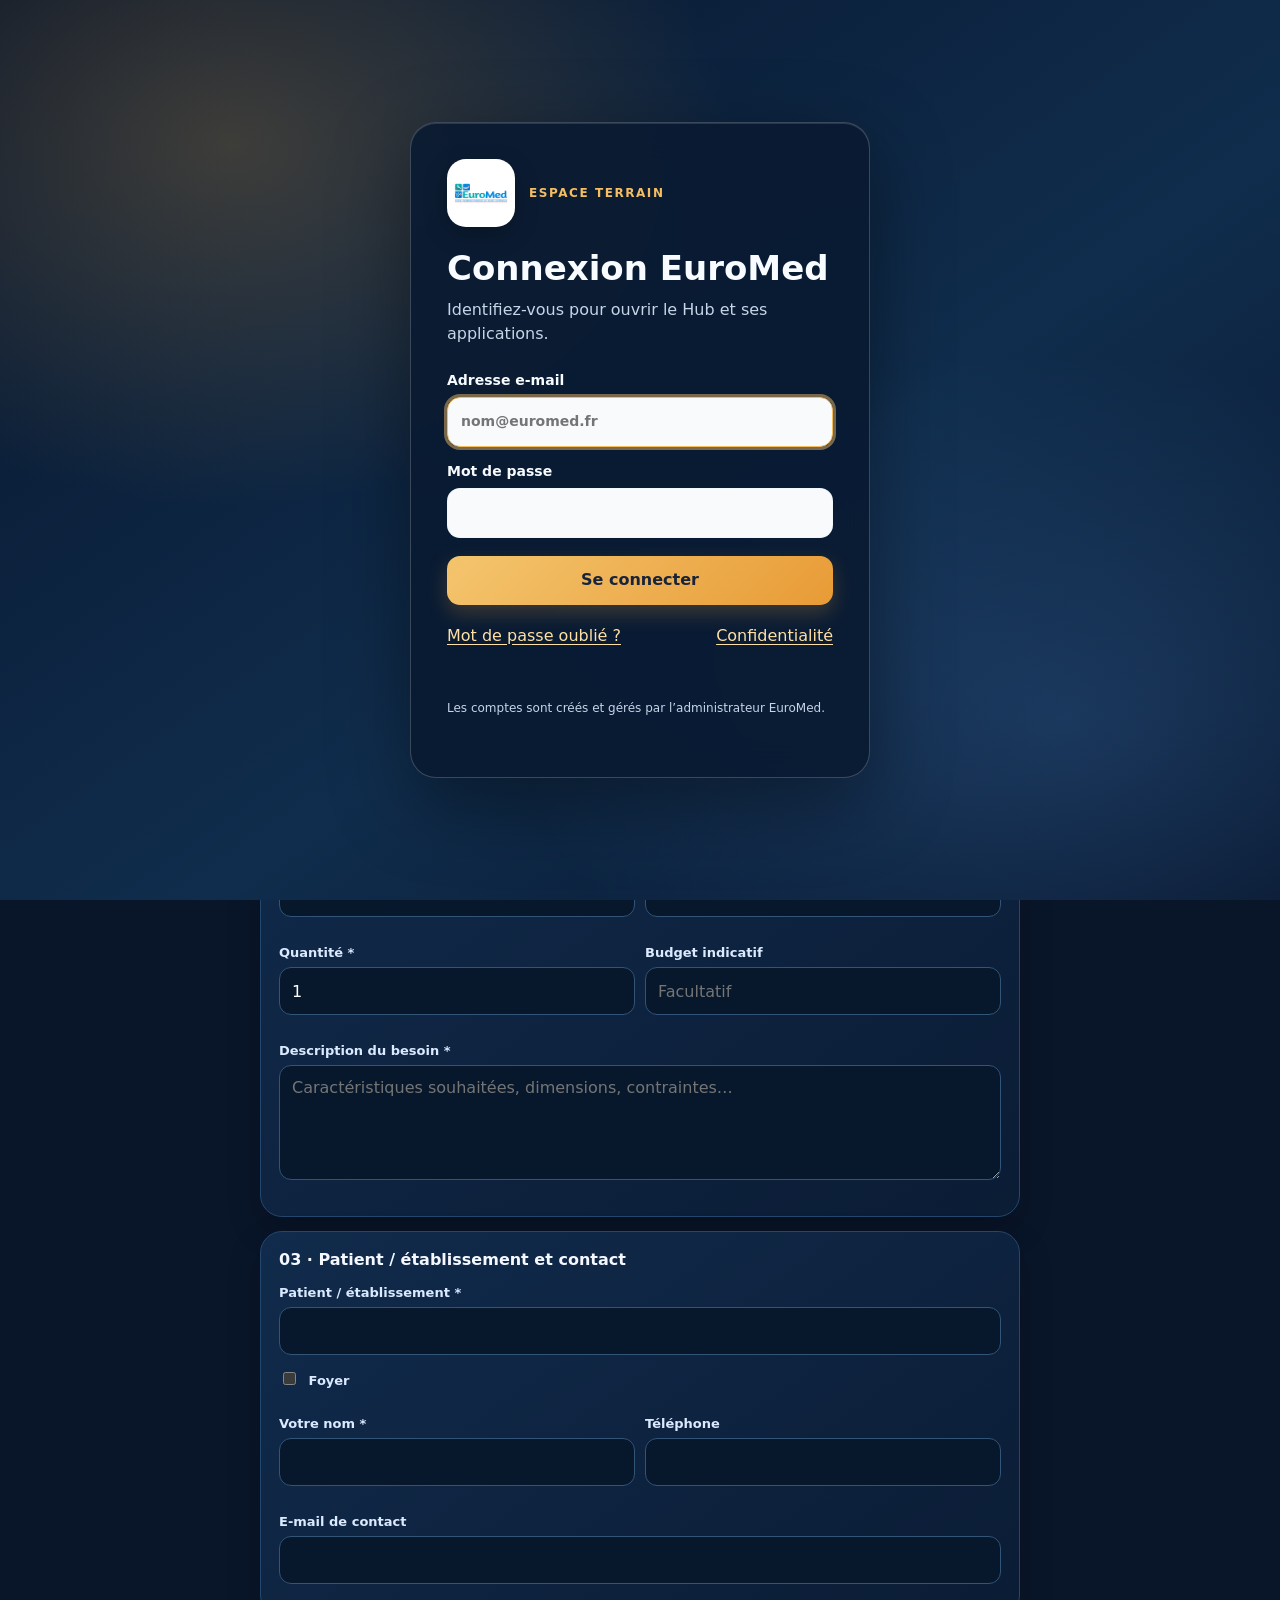
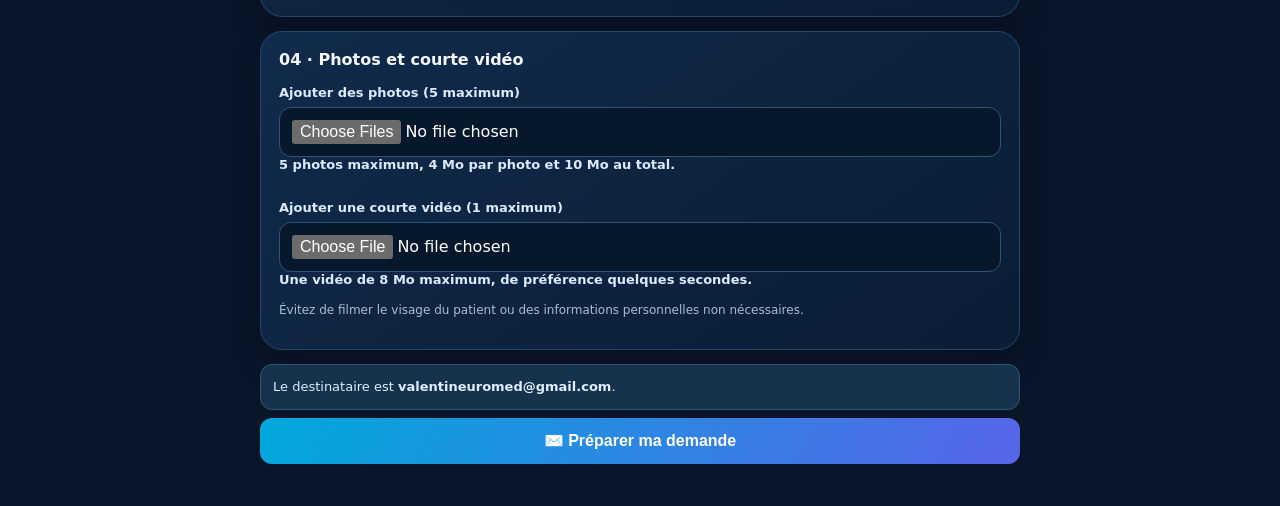
==== commit 1a25f29a: "Add field guidance and shared background to requests" ====
--- a/faire-demande.html
+++ b/faire-demande.html
@@ -1,5 +1,6 @@
 <!doctype html><html lang="fr"><head><meta charset="utf-8"><meta name="viewport" content="width=device-width,initial-scale=1,viewport-fit=cover"><meta name="theme-color" content="#06152b"><title>EuroMed — Faire une demande</title><style>
 :root{color-scheme:dark;--bg:#06152b;--line:#24476e;--muted:#a9bdd6}*{box-sizing:border-box}body{margin:0;padding:18px 14px 42px;background:radial-gradient(circle at 90% 0,#173a68 0,transparent 35%),var(--bg);font-family:system-ui,-apple-system,Segoe UI,sans-serif;color:#f5f8ff}.wrap{max-width:760px;margin:auto}.back{display:inline-flex;padding:12px 16px;border-radius:14px;background:linear-gradient(135deg,#1687df,#5148d9);color:white;text-decoration:none;font-weight:800}.hero{padding:22px 4px 12px}.eyebrow{color:#55d9ff;font-size:12px;font-weight:900;letter-spacing:2px}h1{font-size:clamp(28px,6vw,40px);margin:8px 0}p{color:var(--muted);line-height:1.5}.panel{background:linear-gradient(145deg,#112b4c,#0b1c35);border:1px solid var(--line);border-radius:22px;padding:18px;margin:14px 0;box-shadow:0 14px 34px #0003}.panel h2{font-size:16px;margin:0 0 16px}.field{display:block;margin:14px 0}.field>span{display:block;font-size:13px;font-weight:750;margin-bottom:7px;color:#dbeaff}input,select,textarea{width:100%;min-height:48px;padding:12px;border:1px solid #315477;border-radius:12px;background:#07182d;color:white;font:inherit}textarea{min-height:115px}.row{display:grid;grid-template-columns:1fr 1fr;gap:10px}.btn{border:0;border-radius:12px;padding:12px 14px;min-height:46px;background:#1c5c9e;color:white;font-weight:800;cursor:pointer}.btn.secondary{background:#263b56}.btn.submit{width:100%;background:linear-gradient(120deg,#00a9dc,#5865e9);font-size:16px;margin-top:8px}.notice{background:#17324c;border:1px solid #315477;color:#dceeff;padding:12px;border-radius:12px;font-size:13px;line-height:1.5}.hint{font-size:12px;color:var(--muted)}#photoPreview{display:grid;grid-template-columns:repeat(auto-fill,minmax(95px,1fr));gap:8px;margin-top:10px}#photoPreview img{width:100%;height:100px;object-fit:cover;border-radius:10px;border:1px solid var(--line)}#status{padding:12px;border-radius:12px;margin-top:12px;display:none;white-space:pre-wrap}#review{display:none}#review pre{white-space:pre-wrap;overflow-wrap:anywhere;background:#07182d;border:1px solid #315477;border-radius:12px;padding:14px;font:inherit}.preview-actions{display:flex;gap:10px}.preview-actions .btn{flex:1}.queue-item{border:1px solid #315477;border-radius:12px;padding:12px;margin:8px 0;background:#07182d}.queue-item p{font-size:12px}@media(max-width:520px){.row{grid-template-columns:1fr}.panel{padding:15px}.preview-actions{display:grid}}[hidden]{display:none!important}</style>  <link rel="stylesheet" href="https://hawaryou.github.io/HUB-euromed/euromed-auth.css">
+<link rel="stylesheet" href="assets/euromed-global-backdrop.css?v=1">
 </head><body><div class="wrap">
 <a class="back" href="https://hawaryou.github.io/HUB-euromed/">‹ Retour au Hub EuroMed</a><header class="hero"><div class="eyebrow">HUB TECHNICIEN · BESOINS & DEVIS</div><h1>📝 Faire une demande</h1><p>Transmettez un besoin de matériel ou une demande de devis. Ajoutez des photos si le patient vous montre un modèle précis.</p></header>
 <div class="notice" id="draftNotice">🗂️ Brouillon texte conservé sur cet appareil. Les demandes confirmées hors connexion et leurs photos sont gardées dans la file locale.</div>
@@ -31,4 +32,5 @@
 async function refresh(){try{const xs=await all();$('queueSummary').textContent=xs.length?xs.length+' demande(s) conservée(s). Les envois transmis restent à vérifier.':'Aucune demande en attente.';$('queueList').innerHTML='';xs.forEach(x=>{const row=document.createElement('div');row.className='queue-item';const b=document.createElement('b');b.textContent=(x.payload.typeDemande||'Demande')+' — '+(x.payload.materiel||'Matériel');const p=document.createElement('p');p.textContent=(x.state==='sent-unconfirmed'?'Transmise — réception à vérifier':'En attente / à transmettre')+' · '+new Date(x.createdAt).toLocaleString('fr-FR')+' · '+(x.payload.photos||[]).length+' photo(s) · '+(x.payload.videos||[]).length+' vidéo(s)';row.append(b,p);const btn=document.createElement('button');btn.className='btn '+(x.state==='sent-unconfirmed'?'secondary':'');btn.textContent=x.state==='sent-unconfirmed'?'✓ Réception vérifiée — retirer':'↻ Réessayer l’envoi';btn.onclick=async()=>{if(x.state==='sent-unconfirmed'){if(confirm('As-tu vérifié la réception du courriel ?')){await store(x.id,true);refresh()}}else send(x)};row.append(btn);$('queueList').append(row)})}catch(e){$('queueSummary').textContent='Stockage local indisponible dans ce navigateur.'}}
 addEventListener('online',()=>{$('draftNotice').textContent='🌐 Connexion retrouvée. Vos demandes et le formulaire restent conservés. Vous pouvez réessayer depuis la file d’attente.';refresh()});addEventListener('offline',()=>{$('draftNotice').textContent='📴 Hors connexion : les demandes confirmées restent conservées localement.'});refresh();
 </script>  <script src="https://hawaryou.github.io/HUB-euromed/euromed-auth.js"></script>
+<script src="assets/euromed-required-feedback.js?v=1" defer></script>
 </body></html>
--- a/assets/euromed-global-backdrop.css
+++ b/assets/euromed-global-backdrop.css
@@ -0,0 +1,3 @@
+/* Atmosphère visuelle EuroMed partagée sur Hub et outils. */
+:root[data-theme="light"] body{background-color:#e8f1f7!important;background-image:url("euromed-starfield-light.svg?v=1"),radial-gradient(ellipse 56vw 50vw at 2% 9%,rgba(37,175,206,.26),transparent 73%),radial-gradient(ellipse 50vw 45vw at 96% 20%,rgba(153,120,218,.24),transparent 74%),radial-gradient(ellipse 48vw 43vw at 80% 88%,rgba(240,147,108,.23),transparent 73%),linear-gradient(130deg,#e8f3f7,#eeeaf5 54%,#f8eee8)!important;background-size:cover,auto,auto,auto,auto!important;background-attachment:fixed!important}
+:root[data-theme="dark"] body,:root:not([data-theme]) body{background-color:#091529!important;background-image:url("euromed-starfield-dark.svg?v=1"),radial-gradient(ellipse 57vw 51vw at 2% 12%,rgba(19,141,181,.32),transparent 72%),radial-gradient(ellipse 48vw 48vw at 97% 24%,rgba(99,73,174,.29),transparent 74%),radial-gradient(ellipse 49vw 43vw at 77% 84%,rgba(179,90,70,.19),transparent 72%),linear-gradient(130deg,#07172b 0%,#101a34 48%,#21182f 100%)!important;background-size:cover,auto,auto,auto,auto!important;background-attachment:fixed!important}
